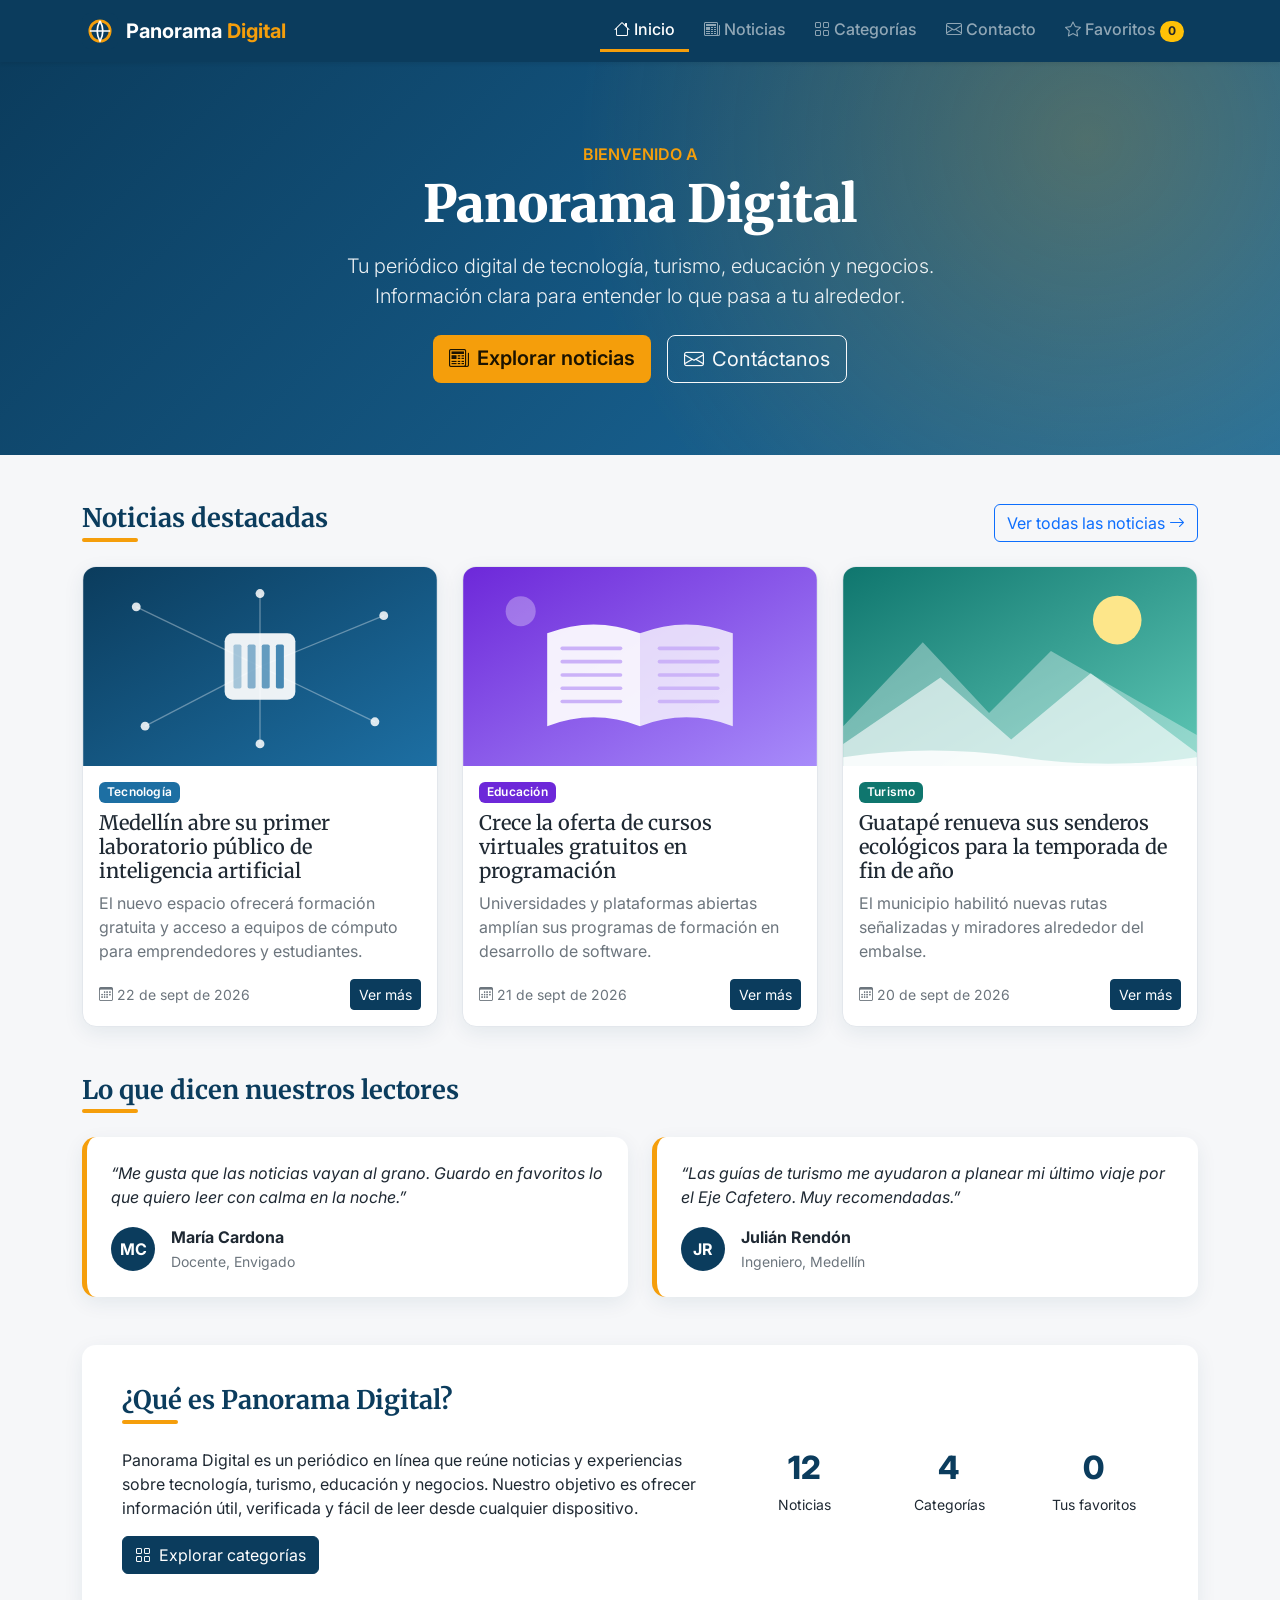
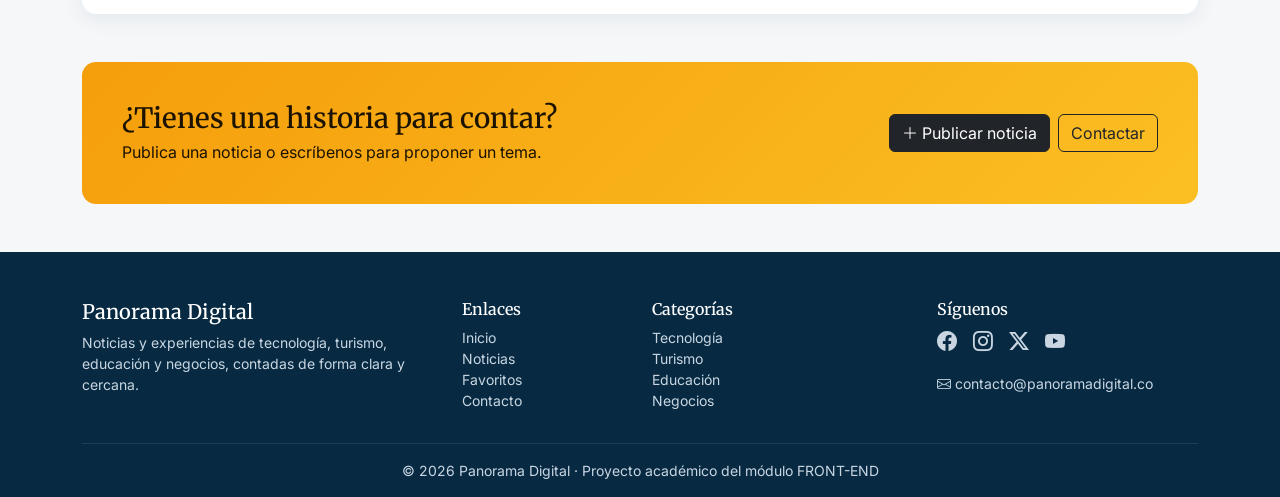
==== index.html @ 78ad177a "Entrega 2: prototipo funcional de Panorama Digital - Seis páginas: Inicio, Noticias, Detalle, Catego" ====
<!DOCTYPE html>
<html lang="es">
<head>
  <meta charset="UTF-8">
  <meta name="viewport" content="width=device-width, initial-scale=1.0">
  <meta name="description" content="Panorama Digital: noticias y experiencias de tecnología, turismo, educación y negocios.">
  <title>Inicio | Panorama Digital</title>
  <link rel="icon" href="assets/img/logo.svg" type="image/svg+xml">

  <!-- Tipografías: Merriweather (títulos, estilo periódico) e Inter (texto) -->
  <link rel="preconnect" href="https://fonts.googleapis.com">
  <link rel="preconnect" href="https://fonts.gstatic.com" crossorigin>
  <link href="https://fonts.googleapis.com/css2?family=Inter:wght@400;500;600;700&family=Merriweather:wght@700;900&display=swap" rel="stylesheet">
  <!-- Bootstrap 5 e íconos de Bootstrap desde CDN -->
  <link href="https://cdn.jsdelivr.net/npm/bootstrap@5.3.3/dist/css/bootstrap.min.css" rel="stylesheet">
  <link href="https://cdn.jsdelivr.net/npm/bootstrap-icons@1.11.3/font/bootstrap-icons.min.css" rel="stylesheet">
  <!-- Estilos propios -->
  <link href="assets/css/styles.css" rel="stylesheet">
</head>
<body>
  <!-- Header: lo inserta el componente layout.js -->
  <header id="app-header"></header>

  <main>
    <!-- ===== Sección de bienvenida (Hero) con llamados a la acción ===== -->
    <section class="hero text-center" aria-labelledby="titulo-bienvenida">
      <div class="container">
        <p class="text-uppercase fw-semibold text-acento mb-2">Bienvenido a</p>
        <h1 id="titulo-bienvenida">Panorama Digital</h1>
        <p class="lead mt-3">
          Tu periódico digital de tecnología, turismo, educación y negocios.
          Información clara para entender lo que pasa a tu alrededor.
        </p>
        <div class="d-flex flex-wrap justify-content-center gap-3 mt-4">
          <a href="noticias.html" class="btn btn-acento btn-lg"><i class="bi bi-newspaper me-2"></i>Explorar noticias</a>
          <a href="contacto.html" class="btn btn-outline-light btn-lg"><i class="bi bi-envelope me-2"></i>Contáctanos</a>
        </div>
      </div>
    </section>

    <!-- ===== Noticias destacadas (renderizadas desde el JSON) ===== -->
    <section class="container py-5" aria-labelledby="titulo-destacadas">
      <div class="d-flex flex-wrap justify-content-between align-items-end gap-2">
        <h2 id="titulo-destacadas" class="titulo-seccion">Noticias destacadas</h2>
        <a href="noticias.html" class="btn btn-outline-primary mb-4">Ver todas las noticias <i class="bi bi-arrow-right"></i></a>
      </div>
      <div id="lista-destacadas" class="row row-cols-1 row-cols-md-2 row-cols-lg-3 g-4" aria-live="polite">
        <!-- Marcadores de carga mientras llega la información -->
        <div class="col"><div class="skeleton"></div></div>
        <div class="col"><div class="skeleton"></div></div>
        <div class="col"><div class="skeleton"></div></div>
      </div>
    </section>

    <!-- ===== Testimonios ===== -->
    <section class="container pb-5" aria-labelledby="titulo-testimonios">
      <h2 id="titulo-testimonios" class="titulo-seccion">Lo que dicen nuestros lectores</h2>
      <div class="row g-4">
        <div class="col-md-6">
          <figure class="testimonio mb-0">
            <blockquote class="mb-3">
              “Me gusta que las noticias vayan al grano. Guardo en favoritos lo que quiero leer con calma en la noche.”
            </blockquote>
            <figcaption class="d-flex align-items-center gap-3">
              <span class="avatar" aria-hidden="true">MC</span>
              <span><strong>María Cardona</strong><br><small class="text-secondary">Docente, Envigado</small></span>
            </figcaption>
          </figure>
        </div>
        <div class="col-md-6">
          <figure class="testimonio mb-0">
            <blockquote class="mb-3">
              “Las guías de turismo me ayudaron a planear mi último viaje por el Eje Cafetero. Muy recomendadas.”
            </blockquote>
            <figcaption class="d-flex align-items-center gap-3">
              <span class="avatar" aria-hidden="true">JR</span>
              <span><strong>Julián Rendón</strong><br><small class="text-secondary">Ingeniero, Medellín</small></span>
            </figcaption>
          </figure>
        </div>
      </div>
    </section>

    <!-- ===== Sección informativa: ¿Qué es Panorama Digital? ===== -->
    <section class="container pb-5" aria-labelledby="titulo-info">
      <div class="seccion-info">
        <div class="row align-items-center g-4">
          <div class="col-lg-7">
            <h2 id="titulo-info" class="titulo-seccion">¿Qué es Panorama Digital?</h2>
            <p>
              Panorama Digital es un periódico en línea que reúne noticias y experiencias sobre
              tecnología, turismo, educación y negocios. Nuestro objetivo es ofrecer información
              útil, verificada y fácil de leer desde cualquier dispositivo.
            </p>
            <a href="categorias.html" class="btn btn-primary"><i class="bi bi-grid me-2"></i>Explorar categorías</a>
          </div>
          <div class="col-lg-5">
            <div class="row text-center g-3">
              <div class="col-4"><div class="dato-destacado" id="dato-noticias">—</div><small>Noticias</small></div>
              <div class="col-4"><div class="dato-destacado">4</div><small>Categorías</small></div>
              <div class="col-4"><div class="dato-destacado" id="dato-favoritos">0</div><small>Tus favoritos</small></div>
            </div>
          </div>
        </div>
      </div>
    </section>

    <!-- ===== Llamado a la acción final ===== -->
    <section class="container" aria-labelledby="titulo-cta">
      <div class="banda-cta d-flex flex-column flex-md-row align-items-md-center justify-content-between gap-3">
        <div>
          <h2 id="titulo-cta" class="h3 mb-1">¿Tienes una historia para contar?</h2>
          <p class="mb-0">Publica una noticia o escríbenos para proponer un tema.</p>
        </div>
        <div class="d-flex gap-2 flex-wrap">
          <a href="noticias.html#publicar" class="btn btn-dark"><i class="bi bi-plus-lg me-1"></i>Publicar noticia</a>
          <a href="contacto.html" class="btn btn-outline-dark">Contactar</a>
        </div>
      </div>
    </section>
  </main>

  <!-- Footer: lo inserta el componente layout.js -->
  <footer id="app-footer"></footer>

  <noscript><p class="text-center p-3">Esta aplicación necesita JavaScript habilitado para mostrar las noticias.</p></noscript>

  <!-- Bootstrap JS (incluye Popper) y script de la página como módulo ES -->
  <script src="https://cdn.jsdelivr.net/npm/bootstrap@5.3.3/dist/js/bootstrap.bundle.min.js"></script>
  <script type="module" src="assets/js/pages/home.js"></script>
</body>
</html>
---- assets/css/styles.css ----
/* ==========================================================================
   Panorama Digital — Hoja de estilos principal
   --------------------------------------------------------------------------
   Complementa a Bootstrap 5 con la identidad visual del sitio.
   Estructura:
     1. Variables (colores, tipografía, radios)
     2. Base y tipografía
     3. Header / navegación
     4. Hero (sección de bienvenida)
     5. Tarjetas de noticias
     6. Etiquetas de categoría
     7. Filtros y paginación (Listado)
     8. Detalle de noticia
     9. Testimonios y secciones informativas
    10. Contacto y formularios
    11. Footer
    12. Utilidades y responsive
   ========================================================================== */

/* 1. Variables ------------------------------------------------------------ */
:root {
  --pd-primario: #0B3C5D;        /* Azul marino: color principal de la marca */
  --pd-primario-oscuro: #072A42;
  --pd-acento: #F59E0B;          /* Ámbar: llamados a la acción y detalles */
  --pd-fondo: #F6F7F9;
  --pd-texto: #1F2933;
  --pd-borde: #E3E7EC;
  --pd-radio: 14px;
  --pd-sombra: 0 6px 20px rgba(11, 60, 93, 0.08);
  --pd-sombra-hover: 0 12px 28px rgba(11, 60, 93, 0.16);

  /* Colores por categoría (coinciden con las ilustraciones) */
  --cat-tecnologia: #1D6FA3;
  --cat-turismo: #0F766E;
  --cat-educacion: #6D28D9;
  --cat-negocios: #B45309;

  /* Se ajusta el color primario de Bootstrap a la marca */
  --bs-primary: var(--pd-primario);
  --bs-primary-rgb: 11, 60, 93;
  --bs-link-color: var(--pd-primario);
  --bs-link-color-rgb: 11, 60, 93;
  --bs-link-hover-color: var(--pd-primario-oscuro);
  --bs-link-hover-color-rgb: 7, 42, 66;
}

/* 2. Base y tipografía ---------------------------------------------------- */
body {
  font-family: 'Inter', system-ui, -apple-system, 'Segoe UI', Roboto, sans-serif;
  color: var(--pd-texto);
  background-color: var(--pd-fondo);
  min-height: 100vh;
  display: flex;
  flex-direction: column;
}

main { flex: 1; }

h1, h2, h3, .titulo-seccion {
  font-family: 'Merriweather', Georgia, serif;
  color: var(--pd-primario);
}

.titulo-seccion {
  font-size: 1.6rem;
  font-weight: 700;
  position: relative;
  padding-bottom: .5rem;
  margin-bottom: 1.5rem;
}

/* Línea decorativa bajo los títulos de sección, al estilo de un periódico */
.titulo-seccion::after {
  content: '';
  position: absolute;
  left: 0;
  bottom: 0;
  width: 56px;
  height: 4px;
  border-radius: 2px;
  background: var(--pd-acento);
}

.btn-primary {
  --bs-btn-bg: var(--pd-primario);
  --bs-btn-border-color: var(--pd-primario);
  --bs-btn-hover-bg: var(--pd-primario-oscuro);
  --bs-btn-hover-border-color: var(--pd-primario-oscuro);
  --bs-btn-active-bg: var(--pd-primario-oscuro);
}

.btn-acento {
  background: var(--pd-acento);
  color: #1b1300;
  font-weight: 600;
  border: none;
}
.btn-acento:hover, .btn-acento:focus { background: #d98a06; color: #1b1300; }

.text-acento { color: var(--pd-acento); }
.bg-marca { background-color: var(--pd-primario); }

/* Foco visible para navegación con teclado (accesibilidad) */
a:focus-visible, button:focus-visible, .form-control:focus-visible {
  outline: 3px solid var(--pd-acento);
  outline-offset: 2px;
}

/* 3. Header / navegación -------------------------------------------------- */
.navbar .nav-link {
  font-weight: 500;
  padding: .5rem .9rem !important;
  border-bottom: 3px solid transparent;
}
.navbar .nav-link.active {
  color: #fff !important;
  border-bottom-color: var(--pd-acento);
}

/* 4. Hero ----------------------------------------------------------------- */
.hero {
  background:
    radial-gradient(circle at 85% 20%, rgba(245, 158, 11, .25), transparent 45%),
    linear-gradient(135deg, var(--pd-primario) 0%, #1D6FA3 100%);
  color: #fff;
  padding: 5rem 0 4.5rem;
}
.hero h1 { color: #fff; font-size: clamp(2rem, 5vw, 3.2rem); font-weight: 900; }
.hero .lead { max-width: 640px; margin-inline: auto; opacity: .92; }

/* Encabezado reducido para páginas internas */
.encabezado-pagina {
  background: linear-gradient(135deg, var(--pd-primario) 0%, #1D6FA3 100%);
  color: #fff;
  padding: 2.5rem 0;
  margin-bottom: 2rem;
}
.encabezado-pagina h1 { color: #fff; margin: 0; font-size: 2rem; }
.encabezado-pagina p { margin: .5rem 0 0; opacity: .9; }

/* 5. Tarjetas de noticias ------------------------------------------------- */
.card-noticia {
  border: 1px solid var(--pd-borde);
  border-radius: var(--pd-radio);
  overflow: hidden;
  box-shadow: var(--pd-sombra);
  transition: transform .2s ease, box-shadow .2s ease;
  position: relative;
}
.card-noticia:hover {
  transform: translateY(-4px);
  box-shadow: var(--pd-sombra-hover);
}
.card-img-wrap { display: block; aspect-ratio: 16 / 9; overflow: hidden; background: var(--pd-borde); }
.card-img-top { width: 100%; height: 100%; object-fit: cover; transition: transform .3s ease; }
.card-noticia:hover .card-img-top { transform: scale(1.04); }

.card-noticia .card-title a {
  color: var(--pd-texto);
  text-decoration: none;
}
.card-noticia .card-title a:hover { color: var(--pd-primario); text-decoration: underline; }

/* Limita el resumen a 3 líneas para que todas las tarjetas tengan altura similar */
.card-noticia .card-text {
  display: -webkit-box;
  -webkit-line-clamp: 3;
  -webkit-box-orient: vertical;
  overflow: hidden;
}

.badge-favorito {
  position: absolute;
  top: 12px;
  right: 12px;
  background: var(--pd-acento);
  color: #1b1300;
  width: 32px;
  height: 32px;
  border-radius: 50%;
  display: grid;
  place-items: center;
  box-shadow: 0 2px 6px rgba(0, 0, 0, .2);
}

/* Estado de carga (skeleton) mientras se descarga el JSON */
.skeleton {
  height: 340px;
  border-radius: var(--pd-radio);
  background: linear-gradient(90deg, #e9edf1 25%, #f4f6f8 50%, #e9edf1 75%);
  background-size: 200% 100%;
  animation: brillo 1.2s infinite;
}
@keyframes brillo { to { background-position: -200% 0; } }

/* 6. Etiquetas de categoría ----------------------------------------------- */
.badge-categoria { font-weight: 600; letter-spacing: .02em; color: #fff; }
.cat-tecnologia { background-color: var(--cat-tecnologia); }
.cat-turismo    { background-color: var(--cat-turismo); }
.cat-educacion  { background-color: var(--cat-educacion); }
.cat-negocios   { background-color: var(--cat-negocios); }

/* 7. Filtros y paginación ------------------------------------------------- */
.barra-filtros {
  background: #fff;
  border: 1px solid var(--pd-borde);
  border-radius: var(--pd-radio);
  padding: 1rem 1.25rem;
  box-shadow: var(--pd-sombra);
}
.btn-filtro {
  border: 1px solid var(--pd-borde);
  background: #fff;
  color: var(--pd-texto);
  border-radius: 999px;
  padding: .35rem 1rem;
  font-size: .9rem;
}
.btn-filtro.activo {
  background: var(--pd-primario);
  border-color: var(--pd-primario);
  color: #fff;
}

.pagination .page-link { color: var(--pd-primario); }
.pagination .page-item.active .page-link {
  background-color: var(--pd-primario);
  border-color: var(--pd-primario);
  color: #fff;
}

.estado-vacio {
  text-align: center;
  padding: 3rem 1rem;
  background: #fff;
  border: 2px dashed var(--pd-borde);
  border-radius: var(--pd-radio);
}
.estado-vacio i { font-size: 3rem; color: var(--pd-acento); }

/* 8. Detalle de noticia --------------------------------------------------- */
.detalle-imagen {
  width: 100%;
  aspect-ratio: 16 / 7;
  object-fit: cover;
  border-radius: var(--pd-radio);
  box-shadow: var(--pd-sombra);
}
.detalle-titulo { font-size: clamp(1.7rem, 4vw, 2.5rem); font-weight: 900; }
.detalle-meta { color: #5c6b7a; font-size: .95rem; }
.detalle-cuerpo p { font-size: 1.1rem; line-height: 1.8; }
.detalle-cuerpo p:first-child::first-letter {
  /* Letra capital, recurso clásico de los periódicos */
  float: left;
  font-family: 'Merriweather', Georgia, serif;
  font-size: 3.4rem;
  line-height: .9;
  padding: .35rem .5rem 0 0;
  color: var(--pd-primario);
}

/* 9. Testimonios y secciones informativas --------------------------------- */
.testimonio {
  background: #fff;
  border-radius: var(--pd-radio);
  border-left: 5px solid var(--pd-acento);
  padding: 1.5rem;
  box-shadow: var(--pd-sombra);
  height: 100%;
}
.testimonio blockquote { font-style: italic; margin-bottom: 1rem; }
.avatar {
  width: 44px;
  height: 44px;
  border-radius: 50%;
  background: var(--pd-primario);
  color: #fff;
  display: grid;
  place-items: center;
  font-weight: 700;
}

.seccion-info {
  background: #fff;
  border-radius: var(--pd-radio);
  padding: 2.5rem;
  box-shadow: var(--pd-sombra);
}
.dato-destacado { font-size: 2rem; font-weight: 800; color: var(--pd-primario); }

.banda-cta {
  background: linear-gradient(135deg, var(--pd-acento), #FBBF24);
  border-radius: var(--pd-radio);
  padding: 2.5rem;
  color: #1b1300;
}
.banda-cta h2 { color: #1b1300; }

/* Tarjetas de la página Categorías */
.card-categoria {
  border: none;
  border-radius: var(--pd-radio);
  overflow: hidden;
  box-shadow: var(--pd-sombra);
  transition: transform .2s ease, box-shadow .2s ease;
}
.card-categoria:hover { transform: translateY(-4px); box-shadow: var(--pd-sombra-hover); }
.card-categoria img { aspect-ratio: 16 / 8; object-fit: cover; }

/* 10. Contacto y formularios ---------------------------------------------- */
.panel-formulario, .panel-contacto {
  background: #fff;
  border-radius: var(--pd-radio);
  padding: 2rem;
  box-shadow: var(--pd-sombra);
}
.mapa-ubicacion {
  aspect-ratio: 4 / 3;
  border-radius: var(--pd-radio);
  background:
    linear-gradient(90deg, rgba(255, 255, 255, .5) 1px, transparent 1px) 0 0 / 40px 40px,
    linear-gradient(rgba(255, 255, 255, .5) 1px, transparent 1px) 0 0 / 40px 40px,
    linear-gradient(135deg, #cfe3d8, #b9d6e8);
  display: grid;
  place-items: center;
  color: var(--pd-primario);
  text-align: center;
}
.mapa-ubicacion i { font-size: 3rem; color: #d33; }

.lista-contacto li { display: flex; gap: .75rem; margin-bottom: 1rem; }
.lista-contacto i { color: var(--pd-acento); font-size: 1.2rem; }

.contador-caracteres { font-size: .8rem; color: #6c7a89; }

/* 11. Footer -------------------------------------------------------------- */
.footer-marca { background: var(--pd-primario-oscuro); color: #c9d6e2; }
.footer-marca a { color: #c9d6e2; text-decoration: none; }
.footer-marca a:hover { color: var(--pd-acento); }

/* 12. Utilidades y responsive --------------------------------------------- */
.migas { font-size: .9rem; }

@media (max-width: 576px) {
  .hero { padding: 3.5rem 0 3rem; }
  .seccion-info, .panel-formulario, .panel-contacto, .banda-cta { padding: 1.5rem; }
}
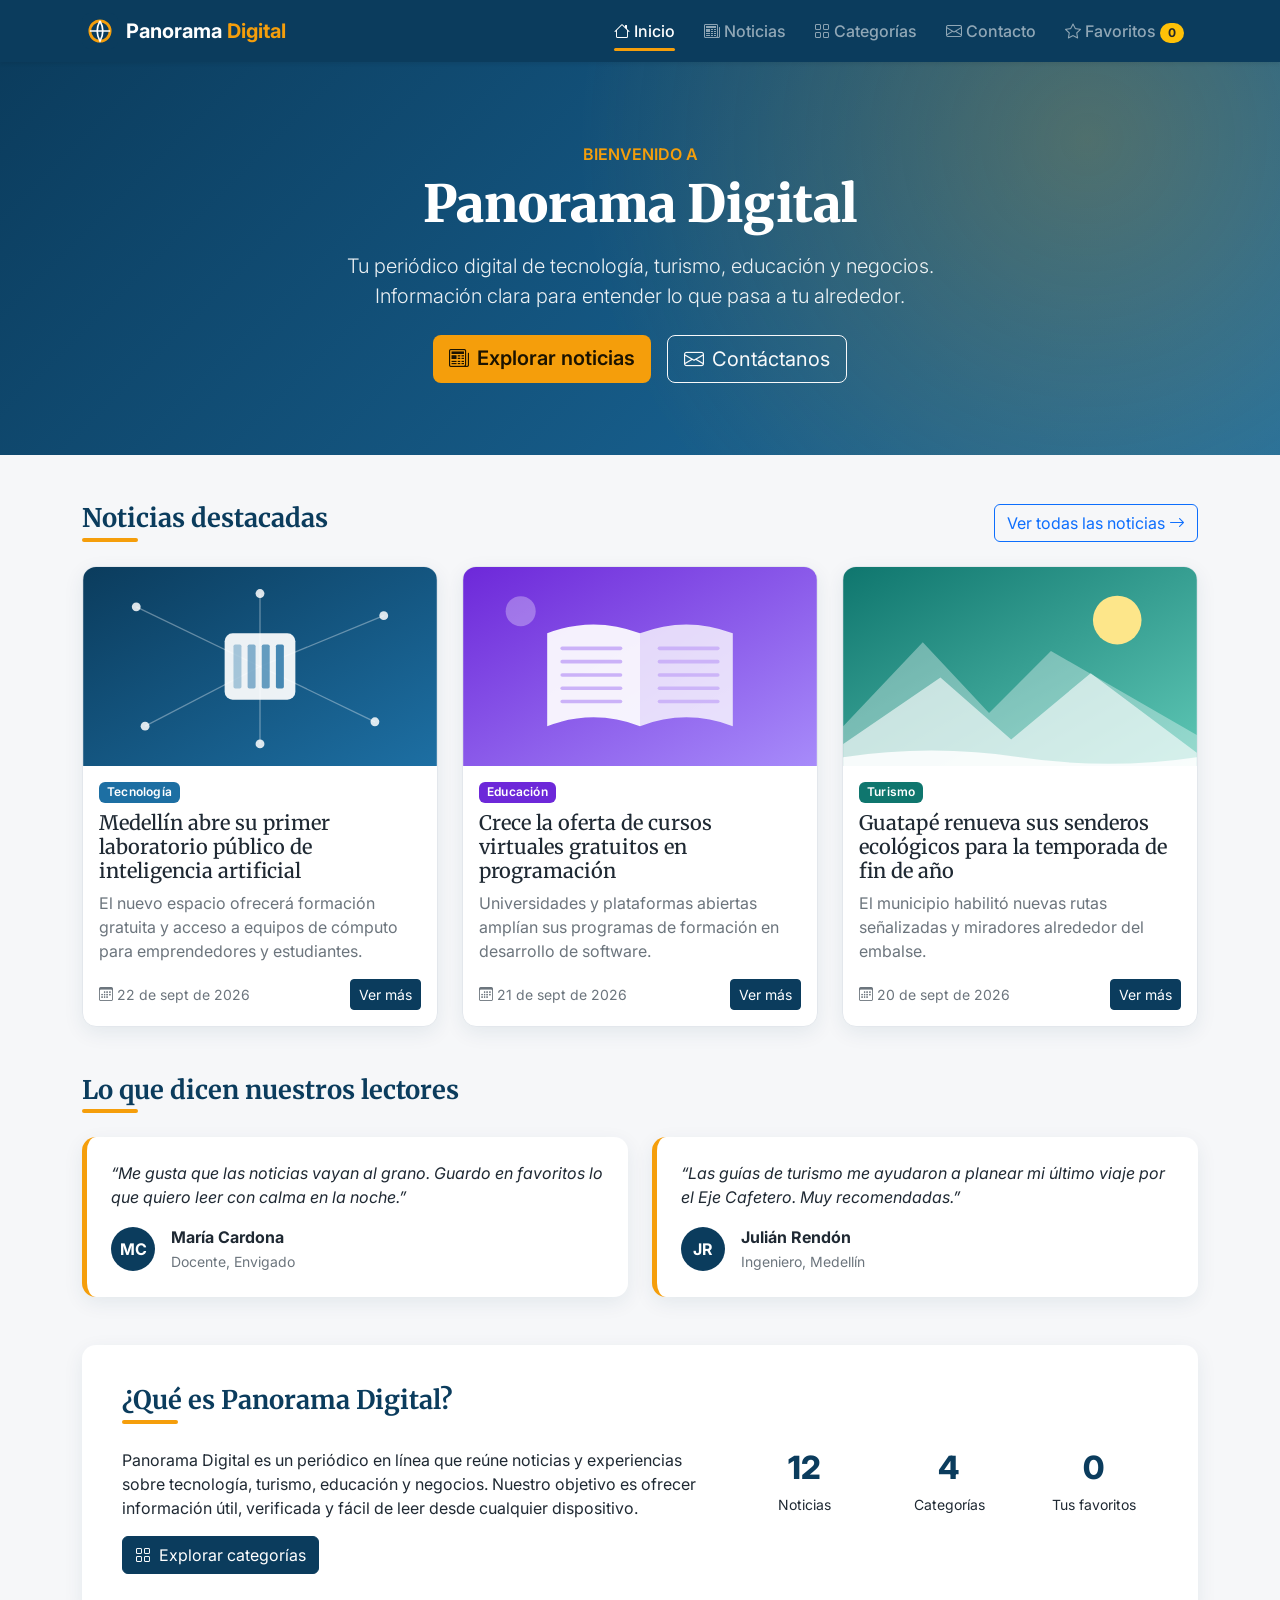
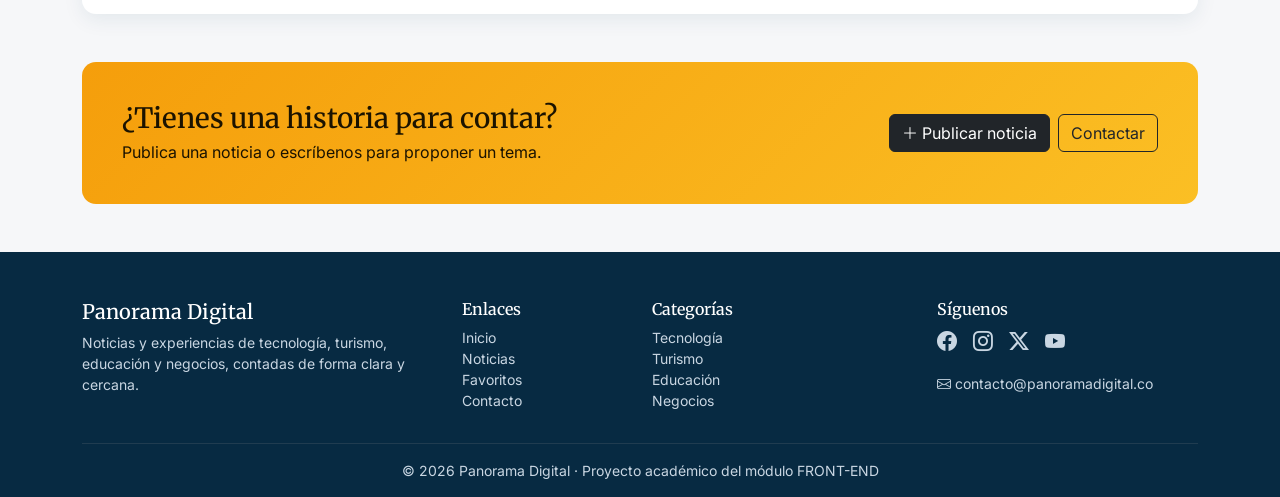
==== commit 95042d8e: "Agregar sistema de microinteracciones y transiciones - View Transitions entre páginas con header fij" ====
--- a/index.html
+++ b/index.html
@@ -16,6 +16,8 @@
   <link href="https://cdn.jsdelivr.net/npm/bootstrap-icons@1.11.3/font/bootstrap-icons.min.css" rel="stylesheet">
   <!-- Estilos propios -->
   <link href="assets/css/styles.css" rel="stylesheet">
+  <!-- Sistema de movimiento: transiciones entre páginas y microinteracciones -->
+  <link href="assets/css/motion.css" rel="stylesheet">
 </head>
 <body>
   <!-- Header: lo inserta el componente layout.js -->
@@ -53,7 +55,7 @@
     </section>
 
     <!-- ===== Testimonios ===== -->
-    <section class="container pb-5" aria-labelledby="titulo-testimonios">
+    <section class="container pb-5" aria-labelledby="titulo-testimonios" data-revelar>
       <h2 id="titulo-testimonios" class="titulo-seccion">Lo que dicen nuestros lectores</h2>
       <div class="row g-4">
         <div class="col-md-6">
@@ -82,7 +84,7 @@
     </section>
 
     <!-- ===== Sección informativa: ¿Qué es Panorama Digital? ===== -->
-    <section class="container pb-5" aria-labelledby="titulo-info">
+    <section class="container pb-5" aria-labelledby="titulo-info" data-revelar>
       <div class="seccion-info">
         <div class="row align-items-center g-4">
           <div class="col-lg-7">
@@ -106,7 +108,7 @@
     </section>
 
     <!-- ===== Llamado a la acción final ===== -->
-    <section class="container" aria-labelledby="titulo-cta">
+    <section class="container" aria-labelledby="titulo-cta" data-revelar>
       <div class="banda-cta d-flex flex-column flex-md-row align-items-md-center justify-content-between gap-3">
         <div>
           <h2 id="titulo-cta" class="h3 mb-1">¿Tienes una historia para contar?</h2>
@@ -127,6 +129,7 @@
 
   <!-- Bootstrap JS (incluye Popper) y script de la página como módulo ES -->
   <script src="https://cdn.jsdelivr.net/npm/bootstrap@5.3.3/dist/js/bootstrap.bundle.min.js"></script>
-  <script type="module" src="assets/js/pages/home.js"></script>
+  <!-- blocking="render": el header se dibuja antes del primer cuadro, evitando parpadeos al navegar -->
+  <script type="module" src="assets/js/pages/home.js" blocking="render"></script>
 </body>
 </html>
--- a/assets/css/styles.css
+++ b/assets/css/styles.css
@@ -107,15 +107,12 @@
 }
 
 /* 3. Header / navegación -------------------------------------------------- */
+/* El subrayado animado de la opción activa está en motion.css */
 .navbar .nav-link {
   font-weight: 500;
   padding: .5rem .9rem !important;
-  border-bottom: 3px solid transparent;
-}
-.navbar .nav-link.active {
-  color: #fff !important;
-  border-bottom-color: var(--pd-acento);
-}
+}
+.navbar .nav-link.active { color: #fff !important; }
 
 /* 4. Hero ----------------------------------------------------------------- */
 .hero {
--- a/assets/css/motion.css
+++ b/assets/css/motion.css
@@ -0,0 +1,205 @@
+/* ==========================================================================
+   Panorama Digital — Sistema de movimiento (microinteracciones y transiciones)
+   --------------------------------------------------------------------------
+   Principios:
+     • Sobrio: desplazamientos cortos (≤ 12 px), sin rebotes exagerados.
+     • Rápido: 120–320 ms; las salidas son más cortas que las entradas.
+     • Con propósito: el movimiento explica qué cambió (qué entra, qué sale, qué se mueve).
+     • Accesible: todo se desactiva con "prefers-reduced-motion: reduce".
+     • Progresivo: si el navegador no soporta View Transitions, la navegación
+       funciona igual, solo que sin animación.
+   Estructura:
+     1. Tokens de movimiento
+     2. Transiciones entre páginas (View Transitions entre documentos)
+     3. Imagen compartida tarjeta → detalle
+     4. Transiciones dentro de la página (filtros, paginación, CRUD)
+     5. Entrada de contenido (tarjetas escalonadas, hero, secciones al hacer scroll)
+     6. Microinteracciones (botones, navegación, favoritos, formularios, modales, toasts)
+     7. Movimiento reducido
+   ========================================================================== */
+
+/* 1. Tokens de movimiento ------------------------------------------------- */
+:root {
+  /* Duraciones */
+  --mov-rapido: 120ms;   /* respuesta inmediata: presionar un botón, hover */
+  --mov-base: 200ms;     /* cambios de estado: filtros, toasts, iconos */
+  --mov-lento: 320ms;    /* elementos que entran o recorren distancia: páginas, imagen compartida */
+
+  /* Curvas de aceleración */
+  --ease-estandar: cubic-bezier(0.2, 0, 0, 1);  /* se mueve dentro de la pantalla */
+  --ease-entrada: cubic-bezier(0, 0, 0, 1);     /* aparece: arranca rápido y frena suave */
+  --ease-salida: cubic-bezier(0.3, 0, 1, 1);    /* desaparece: acelera al irse */
+}
+
+/* 2. Transiciones entre páginas ------------------------------------------ */
+/* Activa la transición automática en navegaciones del mismo sitio (MPA). */
+@media (prefers-reduced-motion: no-preference) {
+  @view-transition { navigation: auto; }
+}
+
+/* El header se mantiene fijo entre páginas: no parpadea al navegar. */
+#app-header .navbar { view-transition-name: encabezado; }
+
+/* Mientras el componente dibuja el header, se reserva su espacio y color
+   para evitar saltos de diseño. El contenedor es el que se fija arriba: "sticky"
+   en el <nav> no bastaba, porque su contenedor tenía su misma altura. */
+#app-header {
+  min-height: 62px;
+  background-color: var(--pd-primario);
+  position: sticky;
+  top: 0;
+  z-index: 1030;
+}
+
+/* La página anterior se desvanece rápido y la nueva entra con un leve ascenso. */
+::view-transition-old(root) {
+  animation: var(--mov-rapido) var(--ease-salida) both mov-desvanecer;
+}
+::view-transition-new(root) {
+  animation: var(--mov-lento) var(--ease-entrada) both mov-entrar-pagina;
+}
+
+/* Todos los elementos con nombre propio se desplazan con la curva estándar. */
+::view-transition-group(*) {
+  animation-duration: var(--mov-lento);
+  animation-timing-function: var(--ease-estandar);
+}
+
+/* 3. Imagen compartida tarjeta → detalle --------------------------------- */
+/* La imagen de la tarjeta pulsada "crece" hasta convertirse en la imagen del detalle. */
+#detalle-imagen { view-transition-name: noticia-imagen; }
+
+::view-transition-group(noticia-imagen) {
+  border-radius: var(--pd-radio);
+  overflow: hidden;
+}
+/* Las dos capturas tienen proporciones distintas (16:9 y 16:7): se recortan en lugar de deformarse. */
+::view-transition-old(noticia-imagen),
+::view-transition-new(noticia-imagen) {
+  height: 100%;
+  object-fit: cover;
+}
+
+/* 4. Transiciones dentro de la página ------------------------------------ */
+/* En filtros, paginación y CRUD solo se animan las tarjetas (que se reacomodan);
+   el resto de la página cambia sin desvanecerse. La clase la pone motion.js. */
+html.vt-local::view-transition-old(root),
+html.vt-local::view-transition-new(root) {
+  animation: none;
+}
+html.vt-local::view-transition-group(*) { animation-duration: var(--mov-base); }
+
+/* 5. Entrada de contenido ------------------------------------------------ */
+/* Tarjetas: aparecen en cascada. El índice --i lo asigna el componente card.js.
+   Se usa "backwards" (no "both") para que, al terminar, la animación suelte la propiedad
+   transform y el efecto hover de la tarjeta siga funcionando con su transición. */
+.entrada {
+  animation: mov-aparecer var(--mov-lento) var(--ease-entrada) backwards;
+  animation-delay: calc(min(var(--i, 0), 8) * 45ms);
+}
+
+/* Hero del inicio: título, texto y botones entran uno tras otro. */
+.hero .container > * { animation: mov-aparecer var(--mov-lento) var(--ease-entrada) both; }
+.hero .container > :nth-child(2) { animation-delay: 60ms; }
+.hero .container > :nth-child(3) { animation-delay: 120ms; }
+.hero .container > :nth-child(4) { animation-delay: 180ms; }
+
+/* Secciones que se revelan al entrar en pantalla (data-revelar).
+   Solo se ocultan si JavaScript está activo, para no perder contenido si falla. */
+html.js-movimiento [data-revelar] {
+  opacity: 0;
+  transform: translateY(12px);
+  transition: opacity var(--mov-lento) var(--ease-entrada), transform var(--mov-lento) var(--ease-entrada);
+}
+html.js-movimiento [data-revelar].visible { opacity: 1; transform: none; }
+
+/* 6. Microinteracciones -------------------------------------------------- */
+
+/* Botones: cambio de color suave y "hundimiento" leve al presionar. */
+.btn, .btn-filtro, .page-link {
+  transition:
+    color var(--mov-rapido) var(--ease-estandar),
+    background-color var(--mov-rapido) var(--ease-estandar),
+    border-color var(--mov-rapido) var(--ease-estandar),
+    box-shadow var(--mov-base) var(--ease-estandar),
+    transform var(--mov-rapido) var(--ease-estandar);
+}
+.btn:active:not(:disabled), .btn-filtro:active, .page-link:active { transform: scale(0.97); }
+.btn-filtro:hover:not(.activo) { border-color: var(--pd-primario); color: var(--pd-primario); }
+
+/* Menú: el subrayado ámbar crece desde el centro en lugar de aparecer de golpe. */
+.navbar .nav-link { position: relative; transition: color var(--mov-base) var(--ease-estandar); }
+.navbar .nav-link::after {
+  content: '';
+  position: absolute;
+  left: .9rem;
+  right: .9rem;
+  bottom: 0;
+  height: 3px;
+  border-radius: 2px;
+  background: var(--pd-acento);
+  transform: scaleX(0);
+  transition: transform var(--mov-base) var(--ease-estandar);
+}
+.navbar .nav-link:hover::after { transform: scaleX(0.5); }
+.navbar .nav-link.active::after { transform: scaleX(1); }
+
+/* Tarjetas: la elevación ya existe en styles.css; aquí se unifica su ritmo. */
+.card-noticia, .card-categoria {
+  transition: transform var(--mov-base) var(--ease-estandar), box-shadow var(--mov-base) var(--ease-estandar);
+}
+.card-img-top { transition: transform var(--mov-lento) var(--ease-estandar); }
+
+/* Favoritos: la estrella "late" al marcarse y el contador del menú rebota. */
+.pop { animation: mov-pop var(--mov-lento) var(--ease-estandar); }
+.rebote { animation: mov-rebote var(--mov-lento) var(--ease-estandar); }
+.badge-favorito { animation: mov-escalar-entrada var(--mov-base) var(--ease-entrada) both; }
+
+/* Formularios: el campo inválido se sacude una vez y el mensaje de error se despliega. */
+.form-control, .form-select {
+  transition: border-color var(--mov-base) var(--ease-estandar), box-shadow var(--mov-base) var(--ease-estandar);
+}
+.sacudir { animation: mov-sacudir 280ms var(--ease-estandar); }
+.invalid-feedback:not(:empty) { animation: mov-desplegar var(--mov-base) var(--ease-entrada); }
+.desplegar { animation: mov-desplegar var(--mov-lento) var(--ease-entrada); }
+
+/* Modales: entran con un leve ascenso y escala, en lugar de caer desde arriba. */
+.modal.fade .modal-dialog {
+  transform: translateY(16px) scale(0.98);
+  transition: transform var(--mov-lento) var(--ease-estandar);
+}
+.modal.show .modal-dialog { transform: none; }
+
+/* Toasts: suben desde abajo. */
+.toast.show { animation: mov-aparecer var(--mov-base) var(--ease-entrada); }
+
+/* Esqueletos de carga: se desvanecen cuando llega el contenido real. */
+.skeleton { animation: brillo 1.2s infinite, mov-desvanecer-entrada var(--mov-base) var(--ease-entrada); }
+
+/* Keyframes --------------------------------------------------------------- */
+@keyframes mov-desvanecer { to { opacity: 0; } }
+@keyframes mov-desvanecer-entrada { from { opacity: 0; } }
+@keyframes mov-entrar-pagina { from { opacity: 0; transform: translateY(10px); } }
+@keyframes mov-aparecer { from { opacity: 0; transform: translateY(12px); } }
+@keyframes mov-escalar-entrada { from { opacity: 0; transform: scale(0.6); } }
+@keyframes mov-desplegar { from { opacity: 0; transform: translateY(-6px); } }
+@keyframes mov-pop { 40% { transform: scale(1.35); } 100% { transform: scale(1); } }
+@keyframes mov-rebote { 40% { transform: scale(1.3); } 100% { transform: scale(1); } }
+@keyframes mov-sacudir {
+  20%, 60% { transform: translateX(-4px); }
+  40%, 80% { transform: translateX(4px); }
+}
+
+/* 7. Movimiento reducido -------------------------------------------------- */
+/* Para quienes configuraron su sistema para reducir el movimiento: los cambios
+   ocurren al instante y el contenido que se revelaba al hacer scroll se muestra de una vez. */
+@media (prefers-reduced-motion: reduce) {
+  *, *::before, *::after, ::view-transition-group(*), ::view-transition-old(*), ::view-transition-new(*) {
+    animation-duration: 0.01ms !important;
+    animation-delay: 0ms !important;
+    animation-iteration-count: 1 !important;
+    transition-duration: 0.01ms !important;
+    scroll-behavior: auto !important;
+  }
+  html.js-movimiento [data-revelar] { opacity: 1; transform: none; }
+}
